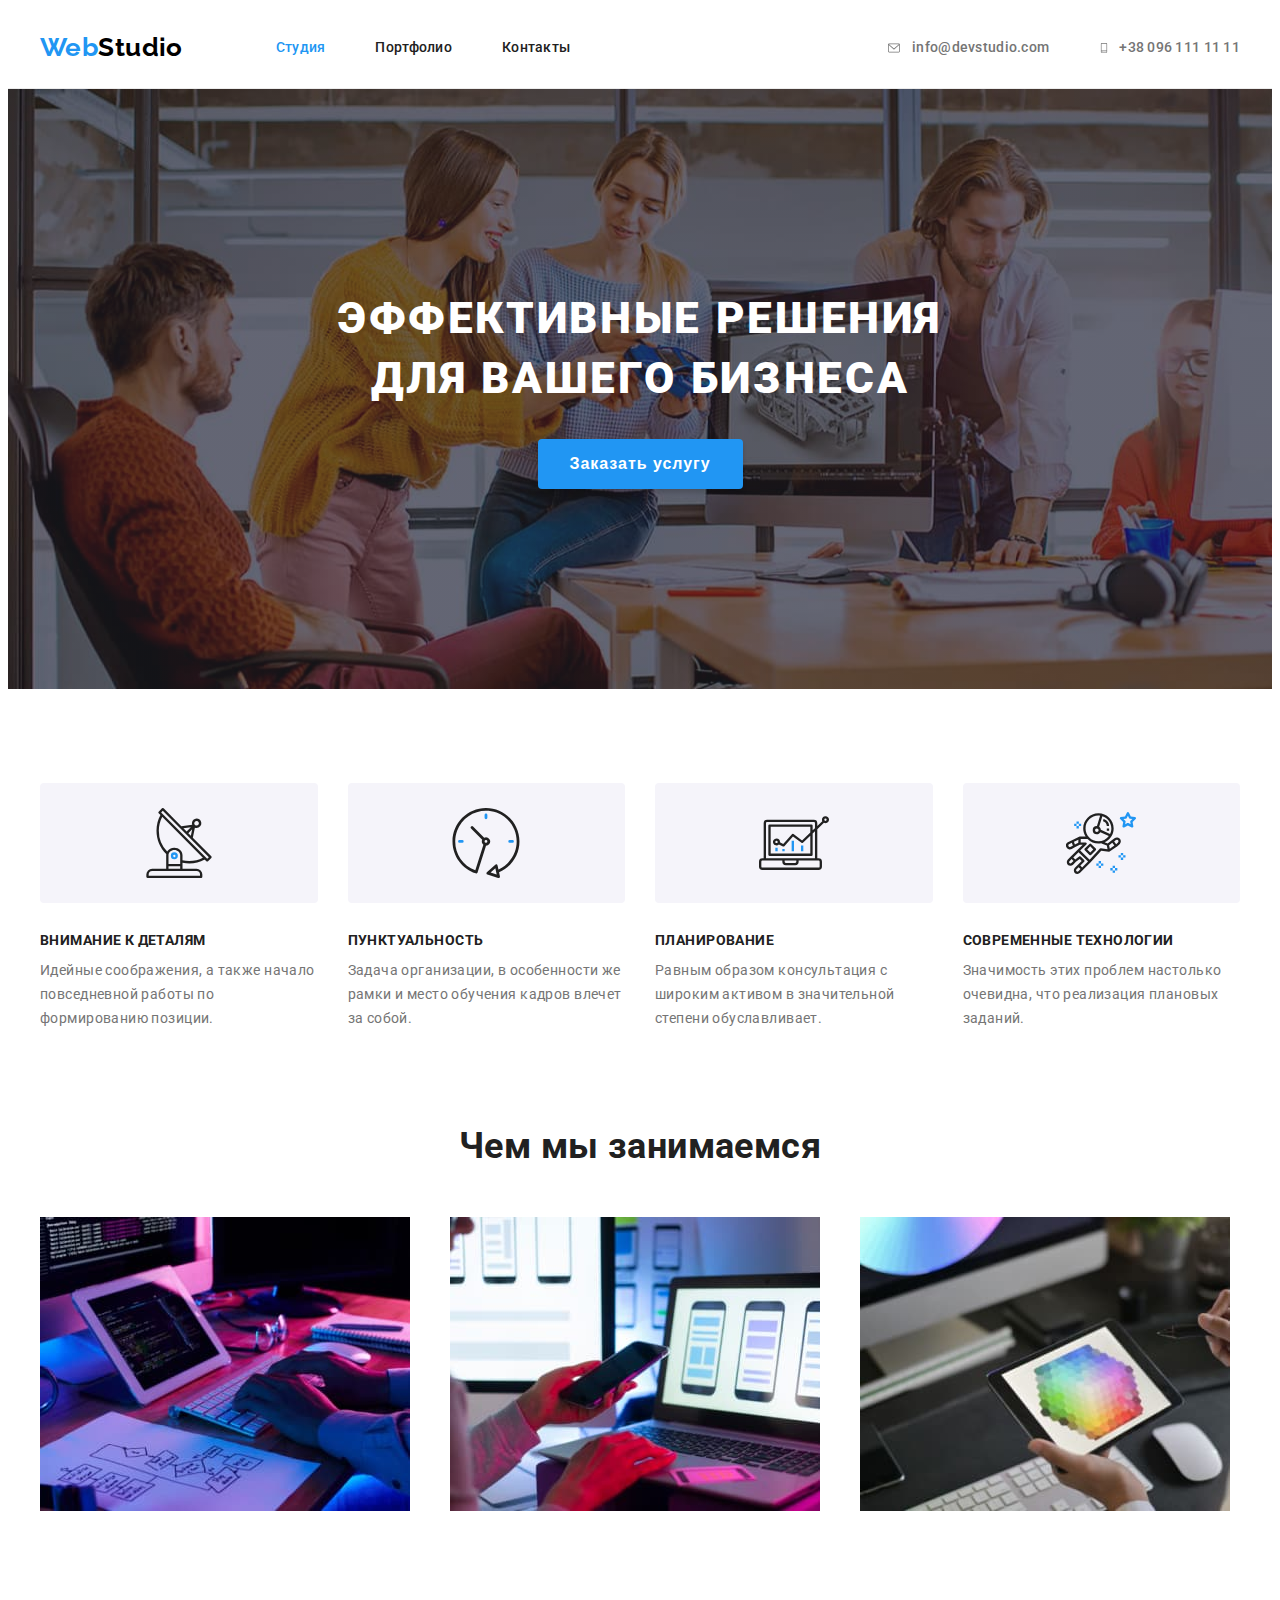
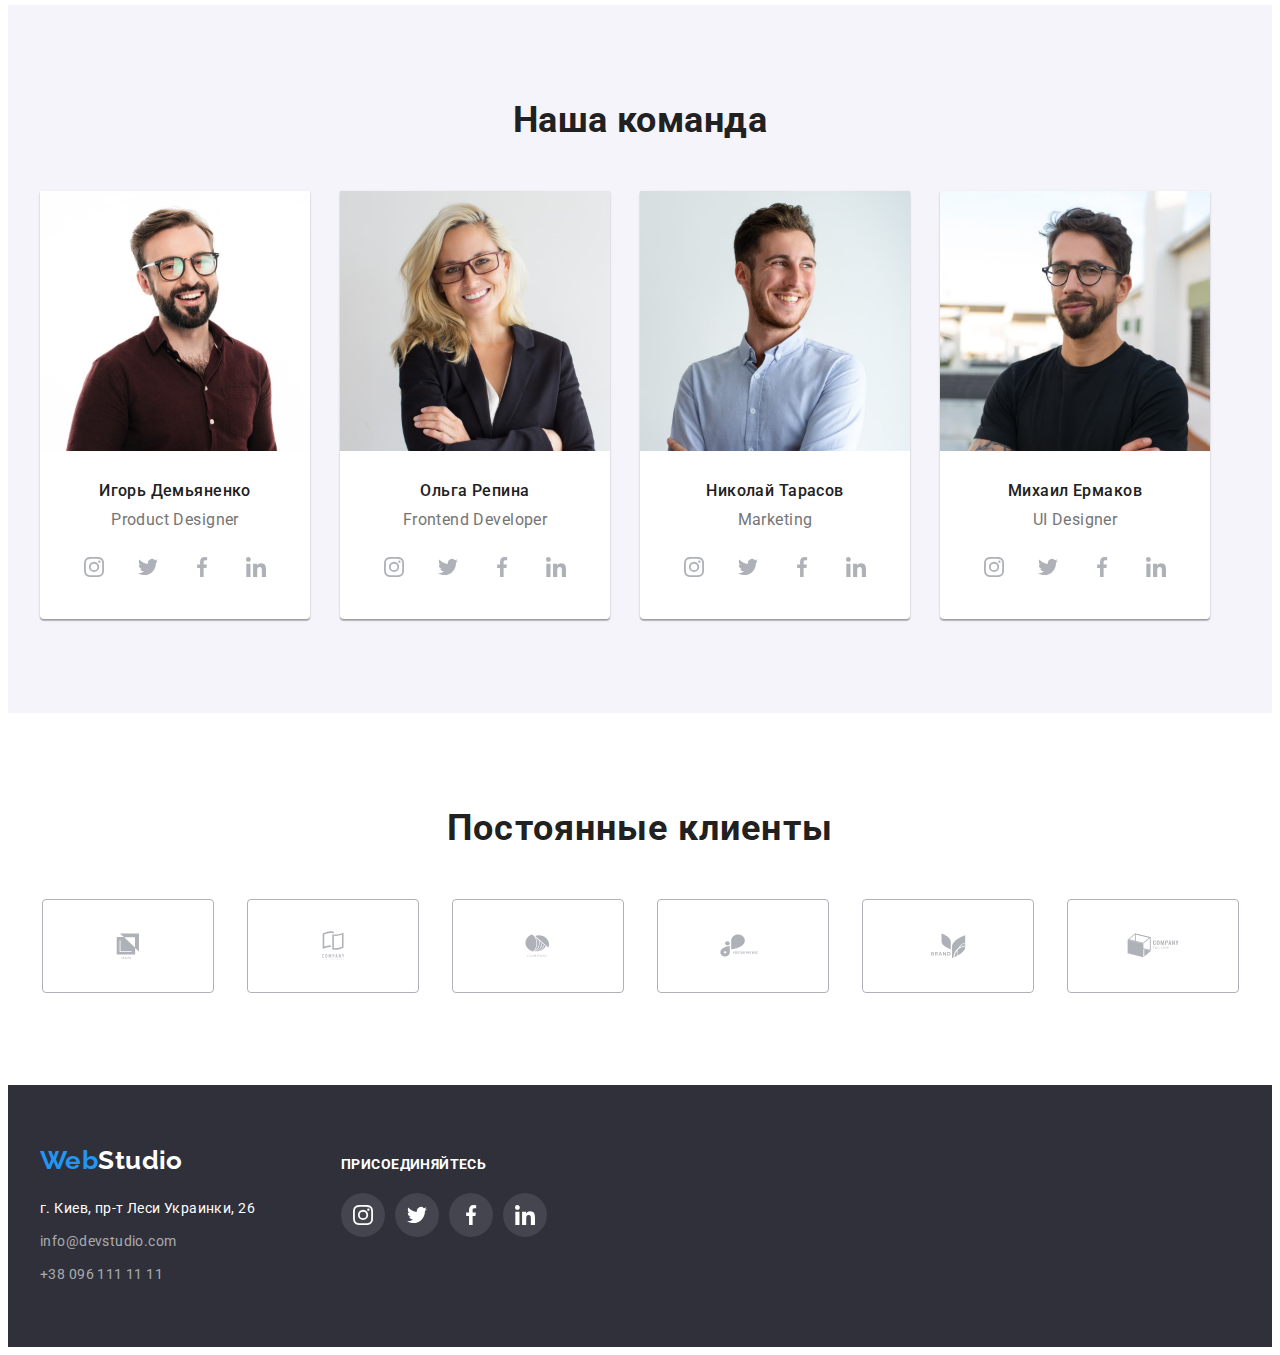
==== index.html @ 35354834 "add HW-03 files" ====
<!DOCTYPE html>
<html lang="ru">
  <head>
    <!-- ~~~~~~~~~~~~ Favicon ~~~~~~~~~~~~ -->
    <link rel="icon" type="images/png" sizes="64x64" href="./icon.png" />
    <meta charset="UTF-8" />
    <meta http-equiv="X-UA-Compatible" content="IE=edge" />
    <meta name="viewport" content="width=device-width, initial-scale=1.0" />
    <title>WebStudio</title>
    <!-- ~~~~~~~~~~~~ Include fonts ~~~~~~ -->
    <link rel="preconnect" href="https://fonts.googleapis.com" />
    <link rel="preconnect" href="https://fonts.gstatic.com" crossorigin />
    <link
      href="https://fonts.googleapis.com/css2?family=Raleway:wght@700&family=Roboto:wght@400;500;700;900&display=swap"
      rel="stylesheet"
    />
    <!-- ~~~~~~~~~~~~ Normalize CSS ~~~~~~ -->
    <link
      rel="stylesheet"
      href="https://cdnjs.cloudflare.com/ajax/libs/modern-normalize/1.1.0/modern-normalize.min.css"
      integrity="sha512-wpPYUAdjBVSE4KJnH1VR1HeZfpl1ub8YT/NKx4PuQ5NmX2tKuGu6U/JRp5y+Y8XG2tV+wKQpNHVUX03MfMFn9Q=="
      crossorigin="anonymous"
      referrerpolicy="no-referrer"
    />
    <!-- ~~~~~~~~~~~~ My CSS ~~~~~~~~~~~~ -->
    <link rel="stylesheet" href="./css/styles.css" />
  </head>
  <body>
    <!-- ~~~~~~~~~~~~ HEADER ~~~~~~~~~~~~ -->
    <header class="header">
      <div class="container container-header">
        <a href="./index.html" class="header-link link">
          <span class="logo pr-color">Web</span
          ><span class="logo sec-color">Studio</span>
        </a>
        <nav class="nav">
          <ul class="nav-list list">
            <li class="nav-item">
              <a href="./index.html" class="nav-link link current">Студия</a>
            </li>
            <li class="nav-item">
              <a href="./portfolio.html" class="nav-link link">Портфолио</a>
            </li>
            <li class="nav-item">
              <a href="" class="nav-link link">Контакты</a>
            </li>
          </ul>
          <ul class="contact-list list">
            <li class="contact-item">
              <a href="mailto:info@devstudio.com" class="contact-link link">
                <svg class="contact-icon" width="16" height="12">
                  <use href="./images/sprite.svg#icon-email"></use>
                </svg>
                info@devstudio.com
              </a>
            </li>

            <li class="contact-item">
              <a href="tel:+380961111111" class="contact-link link">
                <svg class="contact-icon" width="10" height="16">
                  <use href="./images/sprite.svg#icon-phone"></use>
                </svg>
                +38 096 111 11 11
              </a>
            </li>
          </ul>
        </nav>
      </div>
    </header>
    <!-- ~~~~~~~~~~~~ MAIN ~~~~~~~~~~~~~~ -->
    <main>
      <!-- ~~~~~~~~~~ HERO SECTION ~~~~~~ -->
      <section class="section-hero">
        <div class="container">
          <h1 class="hero-title">Эффективные решения для вашего бизнеса</h1>
          <button type="button" class="hero-button button">
            Заказать услугу
          </button>
        </div>
      </section>
      <!-- ~~~~~~~~~~ QUALITY SECTION ~~~ -->
      <section class="section-quality section">
        <div class="container">
          <!--Visually hidden-->
          <h2 class="visually-hidden">Главные качества нашей компании</h2>
          <ul class="quality-list list">
            <li class="quality-item icon-antenna">
              <div class="quality-item-thumb">
                <svg class="quality-icon" width="70" height="70">
                  <use href="./images/sprite.svg#icon-antenna"></use>
                </svg>
              </div>
              <h3 class="quality-title">Внимание к деталям</h3>
              <p class="quality-text">
                Идейные соображения, а также начало повседневной работы по
                формированию позиции.
              </p>
            </li>

            <li class="quality-item icon-clock">
              <div class="quality-item-thumb">
                <svg class="quality-icon" width="70" height="70">
                  <use href="./images/sprite.svg#icon-clock"></use>
                </svg>
              </div>
              <h3 class="quality-title">Пунктуальность</h3>
              <p class="quality-text">
                Задача организации, в особенности же рамки и место обучения
                кадров влечет за собой.
              </p>
            </li>

            <li class="quality-item icon-diagram">
              <div class="quality-item-thumb">
                <svg class="quality-icon" width="70" height="70">
                  <use href="./images/sprite.svg#icon-diagram"></use>
                </svg>
              </div>
              <h3 class="quality-title">Планирование</h3>
              <p class="quality-text">
                Равным образом консультация с широким активом в значительной
                степени обуславливает.
              </p>
            </li>

            <li class="quality-item icon-astronaut">
              <div class="quality-item-thumb">
                <svg class="quality-icon" width="70" height="70">
                  <use href="./images/sprite.svg#icon-astronaut"></use>
                </svg>
              </div>
              <h3 class="quality-title">Современные технологии</h3>
              <p class="quality-text">
                Значимость этих проблем настолько очевидна, что реализация
                плановых заданий.
              </p>
            </li>
          </ul>
        </div>
      </section>
      <!-- ~~~~~~~~~~ WORK SECTION ~~~~~~ -->
      <section class="section-work section">
        <div class="container">
          <h2 class="work-header">Чем мы занимаемся</h2>
          <ul class="work-list list">
            <li class="work-item">
              <img
                src="./images/img1.jpg"
                width="370"
                height="294"
                alt="Планшет и клавиатура"
              />
            </li>
            <li class="work-item">
              <img
                src="./images/img2.jpg"
                width="370"
                height="294"
                alt="Ноутбук и смартфон"
              />
            </li>
            <li class="work-item">
              <img
                src="./images/img3.jpg"
                width="370"
                height="294"
                alt="Планшет и монитор"
              />
            </li>
          </ul>
        </div>
      </section>
      <!-- ~~~~~~~~~~ TEAM SECTION ~~~~~~ -->
      <section class="section-team section">
        <div class="container">
          <h2 class="team-header">Наша команда</h2>
          <ul class="team-list list">
            <li class="team-item">
              <img
                src="./images/team-card-img1.jpg"
                width="270"
                height="260"
                alt="Мужчина дизайнер"
              />
              <div class="team-content">
                <h3 class="team-title">Игорь Демьяненко</h3>
                <p class="team-text">Product Designer</p>
                <ul class="team-social-list list">
                  <li class="team-social-item">
                    <a
                      href="https://www.instagram.com/"
                      target="_blank"
                      rel="noopener, noreferrer, nofollow"
                      class="team-social-link"
                    >
                      <svg class="team-social-icon" width="20" height="20">
                        <use href="./images/sprite.svg#icon-instagram"></use>
                      </svg>
                    </a>
                  </li>
                  <li class="team-social-item">
                    <a
                      href="https://twitter.com/"
                      target="_blank"
                      rel="noopener, noreferrer, nofollow"
                      class="team-social-link"
                    >
                      <svg class="team-social-icon" width="20" height="20">
                        <use href="./images/sprite.svg#icon-twitter"></use>
                      </svg>
                    </a>
                  </li>
                  <li class="team-social-item">
                    <a
                      href="https://facebook.com/"
                      target="_blank"
                      rel="noopener, noreferrer, nofollow"
                      class="team-social-link"
                    >
                      <svg class="team-social-icon" width="20" height="20">
                        <use href="./images/sprite.svg#icon-facebook"></use>
                      </svg>
                    </a>
                  </li>
                  <li class="team-social-item">
                    <a
                      href="https://www.linkedin.com/"
                      target="_blank"
                      rel="noopener, noreferrer, nofollow"
                      class="team-social-link"
                    >
                      <svg class="team-social-icon" width="20" height="20">
                        <use href="./images/sprite.svg#icon-linkedin"></use>
                      </svg>
                    </a>
                  </li>
                </ul>
              </div>
            </li>
            <li class="team-item">
              <img
                src="./images/team-card-img2.jpg"
                width="270"
                height="260"
                alt="Женщина разработчик"
              />
              <div class="team-content">
                <h3 class="team-title">Ольга Репина</h3>
                <p class="team-text">Frontend Developer</p>
                <ul class="team-social-list list">
                  <li class="team-social-item">
                    <a
                      href="https://www.instagram.com/"
                      target="_blank"
                      rel="noopener, noreferrer, nofollow"
                      class="team-social-link"
                    >
                      <svg class="team-social-icon" width="20" height="20">
                        <use href="./images/sprite.svg#icon-instagram"></use>
                      </svg>
                    </a>
                  </li>
                  <li class="team-social-item">
                    <a
                      href="https://twitter.com/"
                      target="_blank"
                      rel="noopener, noreferrer, nofollow"
                      class="team-social-link"
                    >
                      <svg class="team-social-icon" width="20" height="20">
                        <use href="./images/sprite.svg#icon-twitter"></use>
                      </svg>
                    </a>
                  </li>
                  <li class="team-social-item">
                    <a
                      href="https://facebook.com/"
                      target="_blank"
                      rel="noopener, noreferrer, nofollow"
                      class="team-social-link"
                    >
                      <svg class="team-social-icon" width="20" height="20">
                        <use href="./images/sprite.svg#icon-facebook"></use>
                      </svg>
                    </a>
                  </li>
                  <li class="team-social-item">
                    <a
                      href="https://www.linkedin.com/"
                      target="_blank"
                      rel="noopener, noreferrer, nofollow"
                      class="team-social-link"
                    >
                      <svg class="team-social-icon" width="20" height="20">
                        <use href="./images/sprite.svg#icon-linkedin"></use>
                      </svg>
                    </a>
                  </li>
                </ul>
              </div>
            </li>
            <li class="team-item">
              <img
                src="./images/team-card-img3.jpg"
                width="270"
                height="260"
                alt="Мужчина маркетолог"
              />
              <div class="team-content">
                <h3 class="team-title">Николай Тарасов</h3>
                <p class="team-text">Marketing</p>
                <ul class="team-social-list list">
                  <li class="team-social-item">
                    <a
                      href="https://www.instagram.com/"
                      target="_blank"
                      rel="noopener, noreferrer, nofollow"
                      class="team-social-link"
                    >
                      <svg class="team-social-icon" width="20" height="20">
                        <use href="./images/sprite.svg#icon-instagram"></use>
                      </svg>
                    </a>
                  </li>
                  <li class="team-social-item">
                    <a
                      href="https://twitter.com/"
                      target="_blank"
                      rel="noopener, noreferrer, nofollow"
                      class="team-social-link"
                    >
                      <svg class="team-social-icon" width="20" height="20">
                        <use href="./images/sprite.svg#icon-twitter"></use>
                      </svg>
                    </a>
                  </li>
                  <li class="team-social-item">
                    <a
                      href="https://facebook.com/"
                      target="_blank"
                      rel="noopener, noreferrer, nofollow"
                      class="team-social-link"
                    >
                      <svg class="team-social-icon" width="20" height="20">
                        <use href="./images/sprite.svg#icon-facebook"></use>
                      </svg>
                    </a>
                  </li>
                  <li class="team-social-item">
                    <a
                      href="https://www.linkedin.com/"
                      target="_blank"
                      rel="noopener, noreferrer, nofollow"
                      class="team-social-link"
                    >
                      <svg class="team-social-icon" width="20" height="20">
                        <use href="./images/sprite.svg#icon-linkedin"></use>
                      </svg>
                    </a>
                  </li>
                </ul>
              </div>
            </li>
            <li class="team-item">
              <img
                src="./images/team-card-img4.jpg"
                width="270"
                height="260"
                alt="Мужчина дизайнер"
              />
              <div class="team-content">
                <h3 class="team-title">Михаил Ермаков</h3>
                <p class="team-text">UI Designer</p>
                <ul class="team-social-list list">
                  <li class="team-social-item">
                    <a
                      href="https://www.instagram.com/"
                      target="_blank"
                      rel="noopener, noreferrer, nofollow"
                      class="team-social-link"
                    >
                      <svg class="team-social-icon" width="20" height="20">
                        <use href="./images/sprite.svg#icon-instagram"></use>
                      </svg>
                    </a>
                  </li>
                  <li class="team-social-item">
                    <a
                      href="https://twitter.com/"
                      target="_blank"
                      rel="noopener, noreferrer, nofollow"
                      class="team-social-link"
                    >
                      <svg class="team-social-icon" width="20" height="20">
                        <use href="./images/sprite.svg#icon-twitter"></use>
                      </svg>
                    </a>
                  </li>
                  <li class="team-social-item">
                    <a
                      href="https://facebook.com/"
                      target="_blank"
                      rel="noopener, noreferrer, nofollow"
                      class="team-social-link"
                    >
                      <svg class="team-social-icon" width="20" height="20">
                        <use href="./images/sprite.svg#icon-facebook"></use>
                      </svg>
                    </a>
                  </li>
                  <li class="team-social-item">
                    <a
                      href="https://www.linkedin.com/"
                      target="_blank"
                      rel="noopener, noreferrer, nofollow"
                      class="team-social-link"
                    >
                      <svg class="team-social-icon" width="20" height="20">
                        <use href="./images/sprite.svg#icon-linkedin"></use>
                      </svg>
                    </a>
                  </li>
                </ul>
              </div>
            </li>
          </ul>
        </div>
      </section>
      <!-- ~~~~~~~~~~ CLIENTS SECTION ~~~ -->
      <section class="section-clients section">
        <div class="container">
          <h2 class="clients-header">Постоянные клиенты</h2>
          <ul class="clients-list list">
            <li class="clients-item">
              <a href="" class="clients-link">
                <svg class="clients-icon">
                  <use href="./images/sprite.svg#icon-client-1"></use>
                </svg>
              </a>
            </li>
            <li class="clients-item">
              <a href="" class="clients-link">
                <svg class="clients-icon">
                  <use href="./images/sprite.svg#icon-client-2"></use>
                </svg>
              </a>
            </li>
            <li class="clients-item">
              <a href="" class="clients-link">
                <svg class="clients-icon">
                  <use href="./images/sprite.svg#icon-client-3"></use>
                </svg>
              </a>
            </li>
            <li class="clients-item">
              <a href="" class="clients-link">
                <svg class="clients-icon">
                  <use href="./images/sprite.svg#icon-client-4"></use>
                </svg>
              </a>
            </li>
            <li class="clients-item">
              <a href="" class="clients-link">
                <svg class="clients-icon">
                  <use href="./images/sprite.svg#icon-client-5"></use>
                </svg>
              </a>
            </li>
            <li class="clients-item">
              <a href="" class="clients-link">
                <svg class="clients-icon">
                  <use href="./images/sprite.svg#icon-client-6"></use>
                </svg>
              </a>
            </li>
          </ul>
        </div>
      </section>
    </main>
    <!-- ~~~~~~~~~~~~ FOOTER ~~~~~~~~~~~~ -->
    <footer class="footer">
      <div class="container container-footer">
        <div class="footer-address">
          <a href="./index.html" class="footer-link link">
            <span class="logo pr-color">Web</span
            ><span class="logo sec-color-footer">Studio</span>
          </a>
          <address class="address">
            <a
              href="https://goo.gl/maps/C1mBxbA49cGfkKHG9"
              target="_blank"
              rel="noopener, noreferrer, nofollow"
              class="link-map link"
              >г. Киев, пр-т Леси Украинки, 26</a
            >
            <ul class="footer-list list">
              <li class="footer-item">
                <a
                  href="mailto:info@devstudio.com"
                  class="nav-address-footer link"
                  >info@devstudio.com</a
                >
              </li>
              <li class="footer-item">
                <a href="tel:+380961111111" class="nav-address-footer link"
                  >+38 096 111 11 11</a
                >
              </li>
            </ul>
          </address>
        </div>
        <div class="footer-social">
          <h2 class="footer-header">Присоединяйтесь</h2>
          <ul class="footer-social-list list">
            <li class="footer-social-item">
              <a
                href="https://www.instagram.com/"
                target="_blank"
                rel="noopener, noreferrer, nofollow"
                class="footer-social-link"
              >
                <svg class="footer-social-icon" width="20" height="20">
                  <use href="./images/sprite.svg#icon-instagram"></use>
                </svg>
              </a>
            </li>
            <li class="footer-social-item">
              <a
                href="https://twitter.com/"
                target="_blank"
                rel="noopener, noreferrer, nofollow"
                class="footer-social-link"
              >
                <svg class="footer-social-icon" width="20" height="20">
                  <use href="./images/sprite.svg#icon-twitter"></use>
                </svg>
              </a>
            </li>
            <li class="footer-social-item">
              <a
                href="https://facebook.com/"
                target="_blank"
                rel="noopener, noreferrer, nofollow"
                class="footer-social-link"
              >
                <svg class="footer-social-icon" width="20" height="20">
                  <use href="./images/sprite.svg#icon-facebook"></use>
                </svg>
              </a>
            </li>
            <li class="footer-social-item">
              <a
                href="https://www.linkedin.com/"
                target="_blank"
                rel="noopener, noreferrer, nofollow"
                class="footer-social-link"
              >
                <svg class="footer-social-icon" width="20" height="20">
                  <use href="./images/sprite.svg#icon-linkedin"></use>
                </svg>
              </a>
            </li>
          </ul>
        </div>
      </div>
    </footer>
  </body>
</html>
---- css/styles.css ----
:root {
  --primary-logo-color: #2196f3;
  --secondary-logo-color: #000000;
  --white-lofo-color: #ffffff;

  --primary-font-color: #212121;
  --secondary-font-color: #757575;
  --hover-font-color: #2196f3;
  --white-font-color: #ffffff;
  --grey-font-color: rgba(255, 255, 255, 0.6);

  --secondary-bg-color: #2f303a;

  --btn-bg-color: #2196f3;
  --rbtn-bg-color: #f5f4fa;

  --border-color: #ececec;
  --icon-color: #afb1b8;
  --icon-color-footer: #ffffff;
}

/*----------------- GLOBAL STYLES -----------------*/

body {
  color: var(--primary-font-color);

  font-family: "Roboto", sans-serif;
  font-style: normal;
  font-weight: 400;
  font-size: 14px;
  line-height: 1.71;
  letter-spacing: 0.03em;
}
.visually-hidden {
  position: absolute;
  white-space: nowrap;
  width: 1px;
  height: 1px;
  overflow: hidden;
  border: 0;
  padding: 0;
  clip: rect(0 0 0 0);
  clip-path: inset(50%);
  margin: -1px;
}
p,
h1,
h2,
h3,
h4,
h5,
h6 {
  margin: 0;
}
.list {
  list-style: none;
  margin: 0;
  padding: 0;
}
.link {
  text-decoration: none;
  color: inherit;
}
.link.current {
  color: var(--hover-font-color);
}
.button {
  display: inline-block;
  padding: 10px 32px;

  color: var(--white-font-color);
  background: var(--btn-bg-color);

  font-weight: 700;
  font-size: 16px;
  line-height: 1.88;

  letter-spacing: 0.06em;
  border: none;
  box-shadow: 0px 4px 4px rgba(0, 0, 0, 0.15);
  border-radius: 4px;

  cursor: pointer;
}
.container {
  width: 1200px;
  margin: 0 auto;
  padding: 0 15px;
}
.section {
  padding-top: 94px;
  padding-bottom: 94px;
}

/*----------------- HEADER -----------------*/

.header {
  border-bottom: 1px solid var(--border-color);
}
.container-header {
  display: flex;
  align-items: center;
}
.logo {
  font-family: "Raleway", sans-serif;
  font-weight: 700;
  font-size: 26px;
  line-height: 1.19;
}
.logo.pr-color {
  color: var(--primary-logo-color);
}
.logo.sec-color {
  color: var(--secondary-logo-color);
}
.logo.sec-color-footer {
  color: var(--white-lofo-color);
}
.nav {
  display: flex;
  align-items: center;
  justify-content: space-between;
  flex-grow: 1;
}
.nav-list {
  display: flex;
  margin-left: 93px;

  font-weight: 500;
  line-height: 1.14;
  letter-spacing: 0.02em;
}
.nav-list .link {
  display: block;
  padding-top: 32px;
  padding-bottom: 32px;
}
.nav-item:not(:last-child) {
  margin-right: 50px;
}
.nav-link:hover,
.nav-link:focus {
  color: var(--hover-font-color);
}
.contact-list {
  display: flex;
}
.contact-icon {
  fill: currentColor;
  margin-right: 10px;
}
.contact-link {
  display: flex;
  align-items: center;
  padding-top: 32px;
  padding-bottom: 32px;
}
.contact-item:not(:last-child) {
  margin-right: 50px;
}
.contact-link {
  color: var(--secondary-font-color);
  font-weight: 500;
  line-height: 1.14;
  letter-spacing: 0.02em;
}
.contact-link:hover,
.contact-link:focus {
  color: var(--hover-font-color);
}
/*------------- HERO SECTION -------------*/

.section-hero {
  max-width: 1600px;
  padding-top: 200px;
  padding-bottom: 200px;
  margin: 0 auto;
  background-color: var(--secondary-bg-colo);
  text-align: center;
  background-image: linear-gradient(
      to right,
      rgba(47, 48, 58, 0.4),
      rgba(47, 48, 58, 0.4)
    ),
    url("../images/hero.jpg");
}
.hero-title {
  margin: 0 auto;
  margin-bottom: 30px;
  width: 696px;

  color: var(--white-font-color);

  font-weight: 900;
  font-size: 44px;
  line-height: 1.36;
  letter-spacing: 0.06em;
  text-transform: uppercase;
}

/*------------- QUALITY SECTION -------------*/

.quality-list {
  display: flex;
}
.quality-item {
  width: calc((100% - 90px) / 4);
}
.quality-item:not(:last-child) {
  margin-right: 30px;
}

/* 
-----------------   USR ::before   -----------------

.section-quality-item::before {
  content: "";
  display: block;
  height: 120px;
  background-color: #f5f4fa;
  border-radius: 4px;
  margin-bottom: 30px;
  background-size: 70px 70px;
  background-repeat: no-repeat;
  background-position: center;
}
.section-quality-item.icon-antenna::before {
  background-image: url("../icon/antenna.svg");
}
.section-quality-item.icon-clock::before {
  background-image: url("../icon/clock.svg");
}
.section-quality-item.icon-diagram::before {
  background-image: url("../icon/diagram.svg");
}
.section-quality-item.icon-astronaut::before {
  background-image: url("../icon/astronaut.svg");
} */
.quality-item-thumb {
  display: flex;
  justify-content: center;
  align-items: center;
  height: 120px;
  margin-bottom: 30px;

  background-color: #f5f4fa;
  border-radius: 4px;
}
.quality-title {
  margin-bottom: 10px;

  font-weight: 700;
  font-size: 14px;
  line-height: 1.14;
  text-transform: uppercase;
}
.quality-text {
  color: var(--secondary-font-color);
}

/*------------- WORK SECTIOM -------------*/

.section-work {
  padding-top: 0;
}
.work-header {
  margin-bottom: 50px;

  font-weight: 700;
  font-size: 36px;
  line-height: 1.17;

  text-align: center;
}
.work-list {
  display: flex;
}
.work-item {
  width: calc((100% - 60px) / 3);
}
.work-item:not(:last-child) {
  margin-right: 30px;
}
.work-item > img {
  display: block;
}

/*------------- TEAM SECTION -------------*/

.section-team {
  background-color: #f5f4fa;
}
.team-header {
  margin-bottom: 50px;
  font-weight: 700;
  font-size: 36px;
  line-height: 1.17;

  text-align: center;
}
.team-list {
  display: flex;
  column-gap: 30px;
}
.team-item {
  flex-basis: calc(100% / 4 - 30px);
  box-shadow: 0px 1px 3px rgba(0, 0, 0, 0.12), 0px 1px 1px rgba(0, 0, 0, 0.14),
    0px 2px 1px rgba(0, 0, 0, 0.2);
  border-radius: 0px 0px 4px 4px;

  background-color: #fff;
}
.team-item > img {
  display: block;
}
.team-content {
  padding-top: 30px;
  padding-bottom: 30px;
  text-align: center;
}
.team-title {
  margin-bottom: 10px;

  font-weight: 500;
  font-size: 16px;
  line-height: 1.19;
}
.team-text {
  margin-bottom: 16px;
  color: var(--secondary-font-color);

  font-size: 16px;
  line-height: 1.19;
}
.team-social-list {
  display: flex;
  justify-content: center;
  column-gap: 10px;
}
.team-social-link {
  display: inline-flex;
  justify-content: center;
  align-items: center;
  width: 44px;
  height: 44px;
  fill: var(--icon-color);
  background-color: transparent;
  border-radius: 50%;
}
.team-social-link:hover,
.team-social-link:focus {
  fill: #fff;
  background-color: var(--hover-font-color);
}

/*------------- CLIENTS SECTION -------------*/

.section-clients {
  text-align: center;
}
.clients-header {
  margin-bottom: 50px;

  font-size: 36px;
  line-height: 1.17;
  letter-spacing: 0.03em;
}
.clients-list {
  display: flex;
  justify-content: space-between;
  column-gap: 30px;
}
.clients-item {
  width: calc(100% / 6);
  height: 92px;
  border: 1px solid var(--border-icon-color);
  border-radius: 4px;
}
.clients-link {
  display: inline-flex;
  width: 170px;
  height: 92px;
  fill: var(--icon-color);
  border: 1px solid var(--icon-color);
  border-radius: 4px;
}
.clients-link:hover,
.clients-link:focus {
  fill: var(--hover-font-color);
  border-color: var(--hover-font-color);
}

/* ----------------- FOOTER -----------------*/

.footer {
  padding-top: 60px;
  padding-bottom: 60px;
  background-color: var(--secondary-bg-color);
}
.container-footer {
  display: flex;
}
.footer-address {
  width: 231px;
  margin-right: 70px;
}
.footer-link {
  display: block;
  margin-bottom: 20px;
}
.link-map {
  display: block;
  font-style: normal;
  color: var(--white-font-color);
  margin-bottom: 9px;
}
.link-map:hover,
.link-map:focus {
  color: var(--hover-font-color);
}
.footer-item:not(:last-child) {
  margin-bottom: 9px;
}
.nav-address-footer {
  font-style: normal;
  color: var(--grey-font-color);
}
.nav-address-footer:hover,
.nav-address-footer:focus {
  color: var(--hover-font-color);
}
.footer-header {
  margin-top: 12px;
  margin-bottom: 20px;
  font-weight: 700;
  font-size: 14px;
  line-height: 1.14;
  letter-spacing: 0.03em;
  text-transform: uppercase;

  color: var(--white-font-color);
}
.footer-social-list {
  display: flex;
}
.footer-social-item:not(:last-child) {
  margin-right: 10px;
}
.footer-social-link {
  display: inline-flex;
  justify-content: center;
  align-items: center;
  width: 44px;
  height: 44px;
  fill: var(--icon-color-footer);
  background-color: rgba(255, 255, 255, 0.1);
  border-radius: 50%;
}
.footer-social-link:hover,
.footer-social-link:focus {
  background-color: var(--hover-font-color);
}

/* ----------------- PAGE PORTFOLIO -----------------*/

/* ----------------- SECTION CARD -------------------*/

/* ----------------- FILTER CARD --------------------*/

.filter-list {
  display: flex;
  justify-content: center;
  margin-bottom: 50px;
}
.filter-item:not(:last-child) {
  margin-right: 8px;
}
.radio-button {
  color: inherit;
  background-color: var(--rbtn-bg-color);
  border: none;
  border-radius: 4px;
  font-weight: 500;
  font-size: 16px;
  line-height: 1.6;

  padding: 6px 22px;
}
.radio-button:hover,
.radio-button:focus {
  color: var(--white-font-color);
  background-color: var(--btn-bg-color);

  box-shadow: 0px 3px 1px rgba(0, 0, 0, 0.1), 0px 1px 2px rgba(0, 0, 0, 0.08),
    0px 2px 2px rgba(0, 0, 0, 0.12);
}

/* ---------------- CARD LIST ---------------------- */

.card-list {
  display: flex;
  flex-wrap: wrap;
  margin: -15px;
}
.card-item {
  width: calc(100% / 3 - 30px);
  margin: 15px;
  border: 1px solid var(--border-color);
}
.card-link {
  display: block;
}
.card-link:hover,
.card-link:focus {
  box-shadow: 0px 1px 1px rgba(0, 0, 0, 0.12), 0px 4px 4px rgba(0, 0, 0, 0.06),
    1px 4px 6px rgba(0, 0, 0, 0.16);
}
.card-item img {
  display: block;
  max-width: 100%;
}
.card-content {
  padding: 20px 24px;
}
.card-title {
  margin-bottom: 4px;

  font-weight: 700;
  font-size: 18px;
  line-height: 2;
  letter-spacing: 0.06em;
}
.card-text {
  color: var(--secondary-font-color);

  font-size: 16px;
  line-height: 1.88;
}
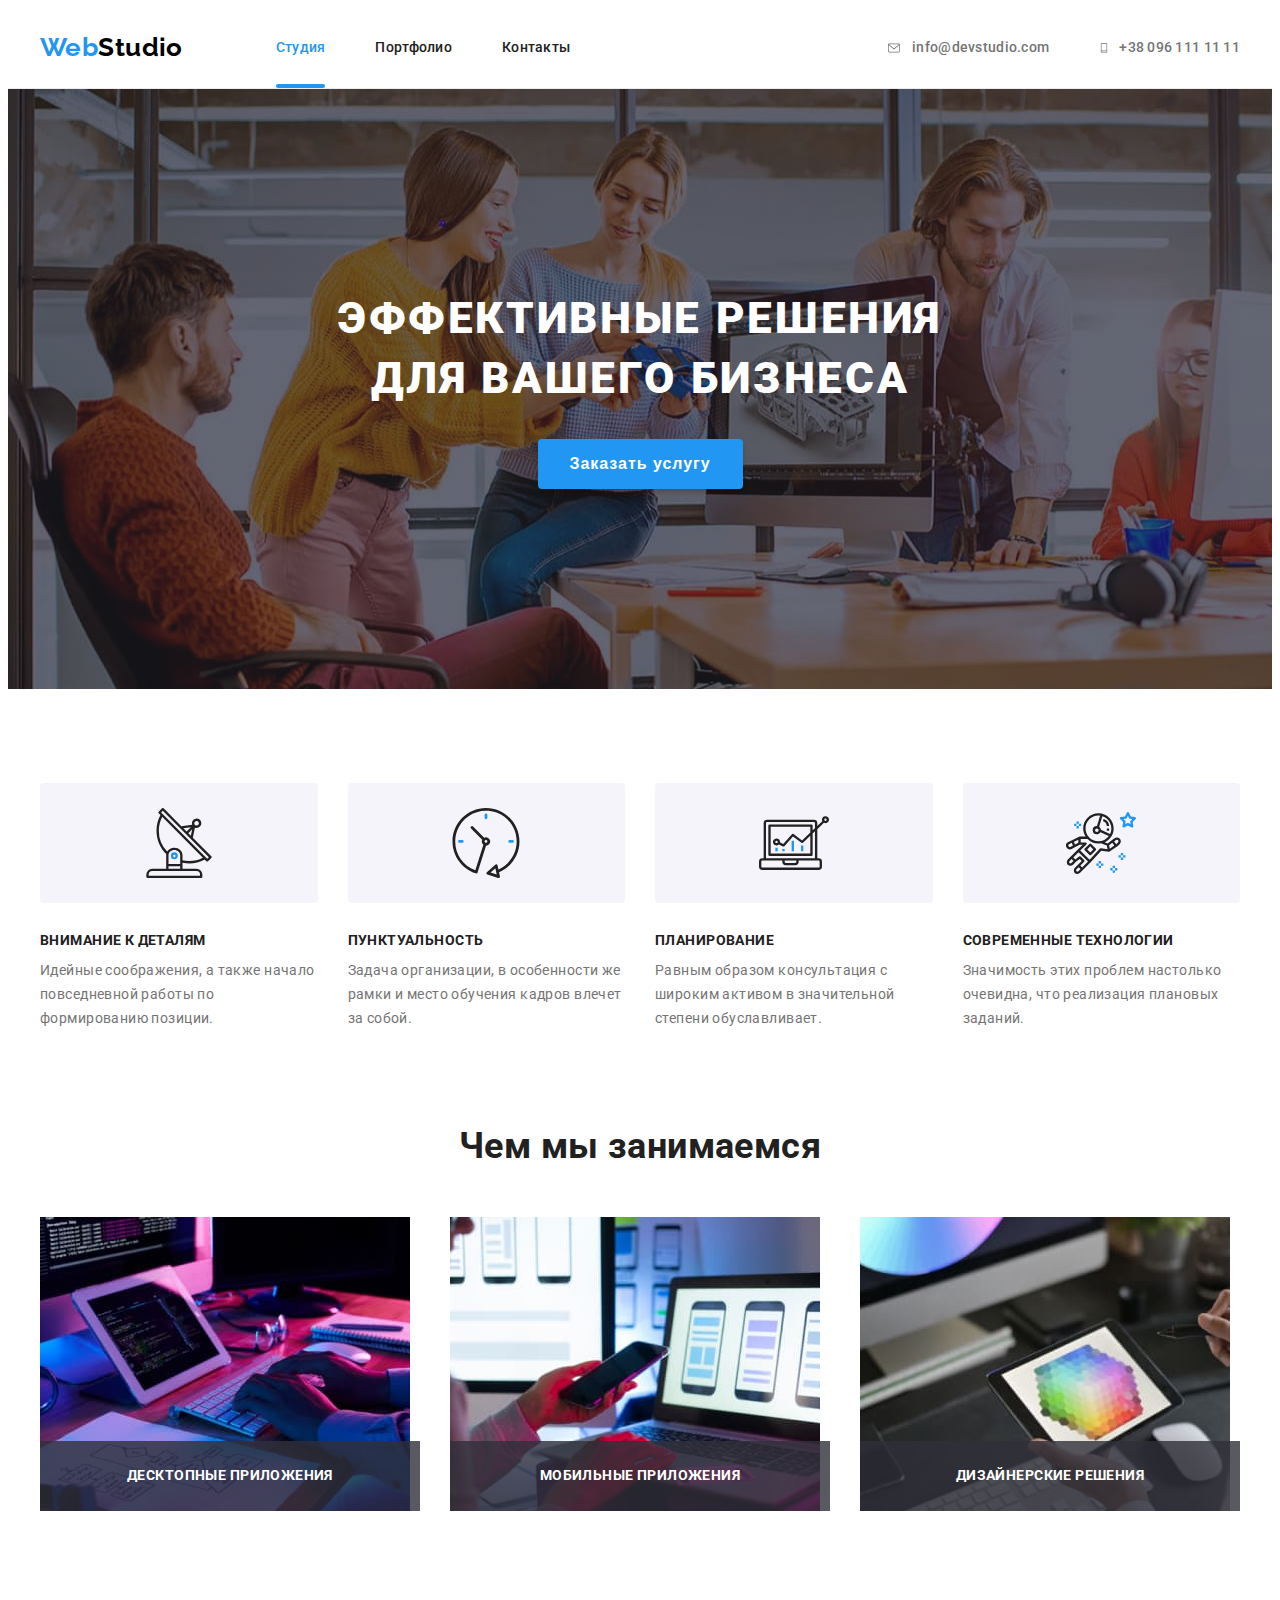
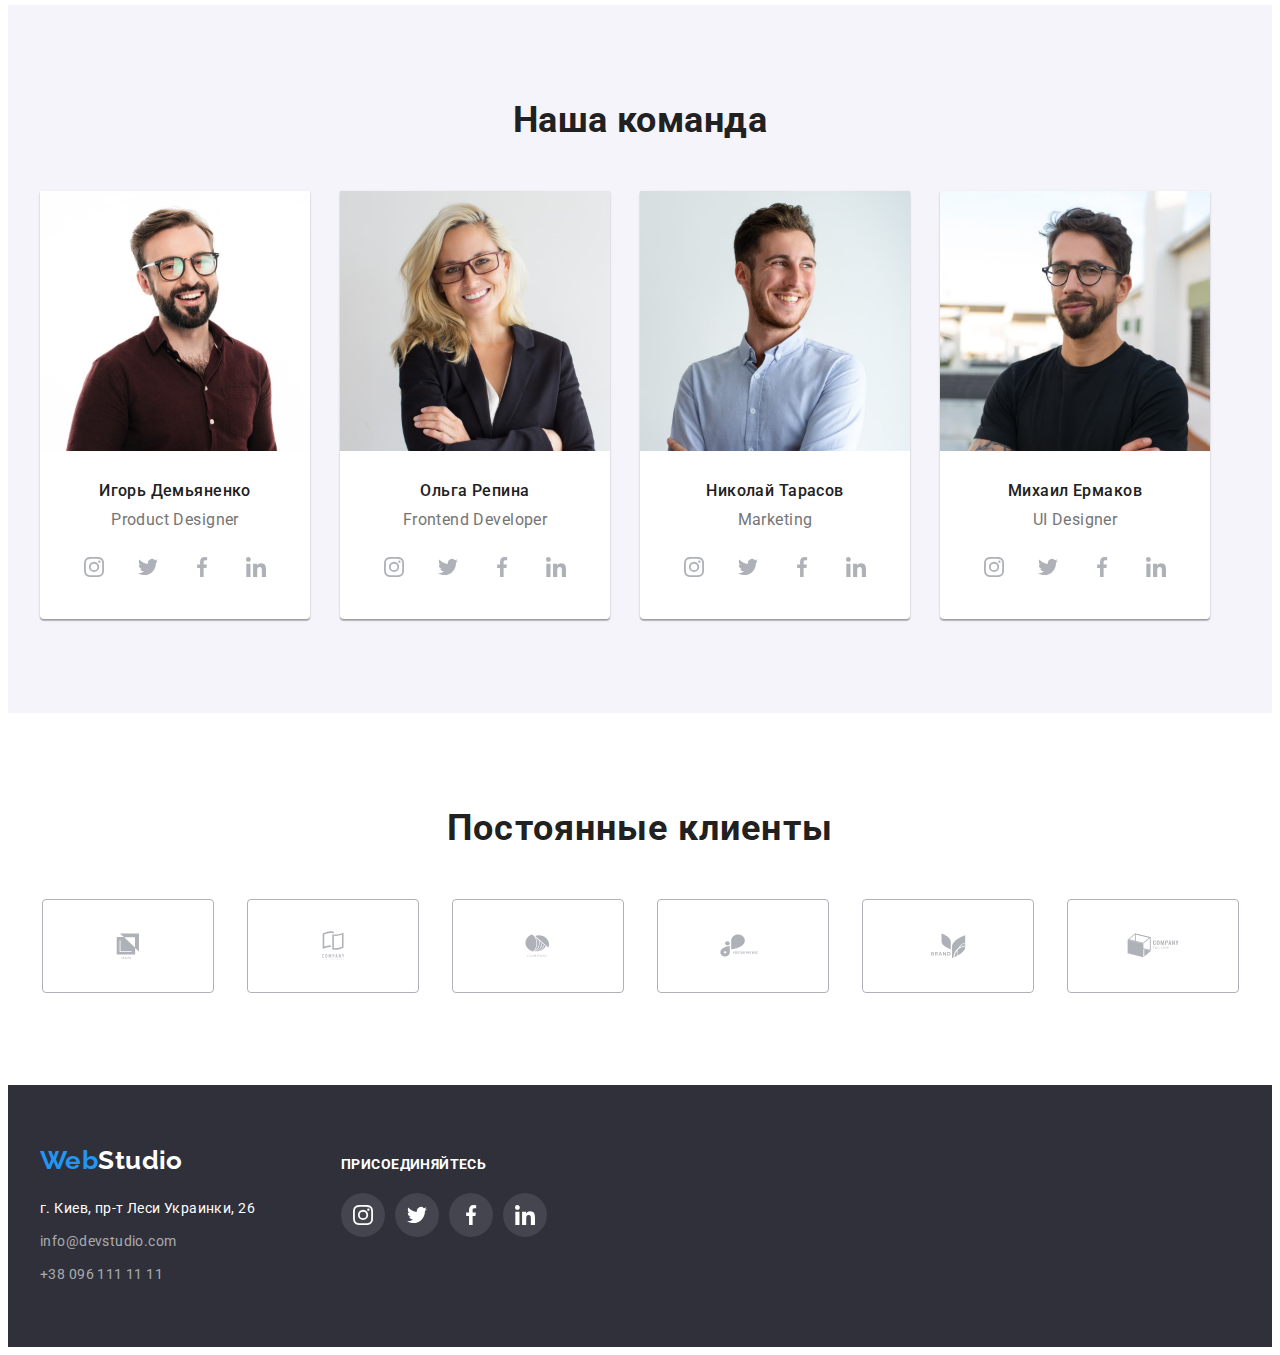
==== commit be93be8d: "add nav::after, transition-property, class="work-item-thumb"" ====
--- a/index.html
+++ b/index.html
@@ -144,28 +144,37 @@
           <h2 class="work-header">Чем мы занимаемся</h2>
           <ul class="work-list list">
             <li class="work-item">
-              <img
-                src="./images/img1.jpg"
-                width="370"
-                height="294"
-                alt="Планшет и клавиатура"
-              />
+              <div class="work-item-thumb">
+                <img
+                  src="./images/img1.jpg"
+                  width="370"
+                  height="294"
+                  alt="Планшет и клавиатура"
+                />
+                <p class="work-item-text">Десктопные приложения</p>
+              </div>
             </li>
             <li class="work-item">
-              <img
-                src="./images/img2.jpg"
-                width="370"
-                height="294"
-                alt="Ноутбук и смартфон"
-              />
+              <div class="work-item-thumb">
+                <img
+                  src="./images/img2.jpg"
+                  width="370"
+                  height="294"
+                  alt="Ноутбук и смартфон"
+                />
+                <p class="work-item-text">Мобильные приложения</p>
+              </div>
             </li>
             <li class="work-item">
-              <img
-                src="./images/img3.jpg"
-                width="370"
-                height="294"
-                alt="Планшет и монитор"
-              />
+              <div class="work-item-thumb">
+                <img
+                  src="./images/img3.jpg"
+                  width="370"
+                  height="294"
+                  alt="Планшет и монитор"
+                />
+                <p class="work-item-text">Дизайнерские решения</p>
+              </div>
             </li>
           </ul>
         </div>
--- a/css/styles.css
+++ b/css/styles.css
@@ -130,10 +130,14 @@
   line-height: 1.14;
   letter-spacing: 0.02em;
 }
-.nav-list .link {
+.nav-link {
   display: block;
   padding-top: 32px;
   padding-bottom: 32px;
+
+  transition-property: color;
+  transition-duration: 250ms;
+  transition-timing-function: cubic-bezier(0.4, 0, 0.2, 1);
 }
 .nav-item:not(:last-child) {
   margin-right: 50px;
@@ -142,6 +146,18 @@
 .nav-link:focus {
   color: var(--hover-font-color);
 }
+.nav-link.current {
+  padding-bottom: 0;
+}
+.nav-link.current::after {
+  display: block;
+  content: "";
+  margin-top: 28px;
+  width: 100%;
+  height: 4px;
+  border-radius: 2px;
+  background-color: currentColor;
+}
 .contact-list {
   display: flex;
 }
@@ -149,20 +165,24 @@
   fill: currentColor;
   margin-right: 10px;
 }
+.contact-item:not(:last-child) {
+  margin-right: 50px;
+}
 .contact-link {
   display: flex;
   align-items: center;
   padding-top: 32px;
   padding-bottom: 32px;
-}
-.contact-item:not(:last-child) {
-  margin-right: 50px;
-}
-.contact-link {
-  color: var(--secondary-font-color);
+
   font-weight: 500;
   line-height: 1.14;
   letter-spacing: 0.02em;
+
+  color: var(--secondary-font-color);
+
+  transition-property: color;
+  transition-duration: 250ms;
+  transition-timing-function: cubic-bezier(0.4, 0, 0.2, 1);
 }
 .contact-link:hover,
 .contact-link:focus {
@@ -281,10 +301,30 @@
 .work-item:not(:last-child) {
   margin-right: 30px;
 }
-.work-item > img {
-  display: block;
-}
-
+.work-item-thumb {
+  position: relative;
+}
+.work-item-thumb > img {
+  display: block;
+}
+.work-item-text {
+  position: absolute;
+  bottom: 0;
+  left: 0;
+  padding-top: 27px;
+  padding-bottom: 27px;
+
+  font-weight: 700;
+  font-size: 14px;
+  width: 100%;
+  line-height: 1.14;
+  text-align: center;
+  letter-spacing: 0.03em;
+  text-transform: uppercase;
+
+  color: var(--white-font-color);
+  background-color: rgba(47, 48, 58, 0.8);
+}
 /*------------- TEAM SECTION -------------*/
 
 .section-team {
@@ -346,6 +386,10 @@
   fill: var(--icon-color);
   background-color: transparent;
   border-radius: 50%;
+
+  transition-property: background-color, fill;
+  transition-duration: 250ms;
+  transition-timing-function: cubic-bezier(0.4, 0, 0.2, 1);
 }
 .team-social-link:hover,
 .team-social-link:focus {
@@ -383,6 +427,10 @@
   fill: var(--icon-color);
   border: 1px solid var(--icon-color);
   border-radius: 4px;
+
+  transition-property: border-color, fill;
+  transition-duration: 250ms;
+  transition-timing-function: cubic-bezier(0.4, 0, 0.2, 1);
 }
 .clients-link:hover,
 .clients-link:focus {
@@ -413,6 +461,10 @@
   font-style: normal;
   color: var(--white-font-color);
   margin-bottom: 9px;
+
+  transition-property: color;
+  transition-duration: 250ms;
+  transition-timing-function: cubic-bezier(0.4, 0, 0.2, 1);
 }
 .link-map:hover,
 .link-map:focus {
@@ -424,6 +476,10 @@
 .nav-address-footer {
   font-style: normal;
   color: var(--grey-font-color);
+
+  transition-property: color;
+  transition-duration: 250ms;
+  transition-timing-function: cubic-bezier(0.4, 0, 0.2, 1);
 }
 .nav-address-footer:hover,
 .nav-address-footer:focus {
@@ -455,6 +511,10 @@
   fill: var(--icon-color-footer);
   background-color: rgba(255, 255, 255, 0.1);
   border-radius: 50%;
+
+  transition-property: background-color;
+  transition-duration: 250ms;
+  transition-timing-function: cubic-bezier(0.4, 0, 0.2, 1);
 }
 .footer-social-link:hover,
 .footer-social-link:focus {
@@ -485,6 +545,10 @@
   line-height: 1.6;
 
   padding: 6px 22px;
+
+  transition-property: color, background-color, box-shadow;
+  transition-duration: 250ms;
+  transition-timing-function: cubic-bezier(0.4, 0, 0.2, 1);
 }
 .radio-button:hover,
 .radio-button:focus {
@@ -509,6 +573,10 @@
 }
 .card-link {
   display: block;
+
+  transition-property: box-shadow;
+  transition-duration: 250ms;
+  transition-timing-function: cubic-bezier(0.4, 0, 0.2, 1);
 }
 .card-link:hover,
 .card-link:focus {
